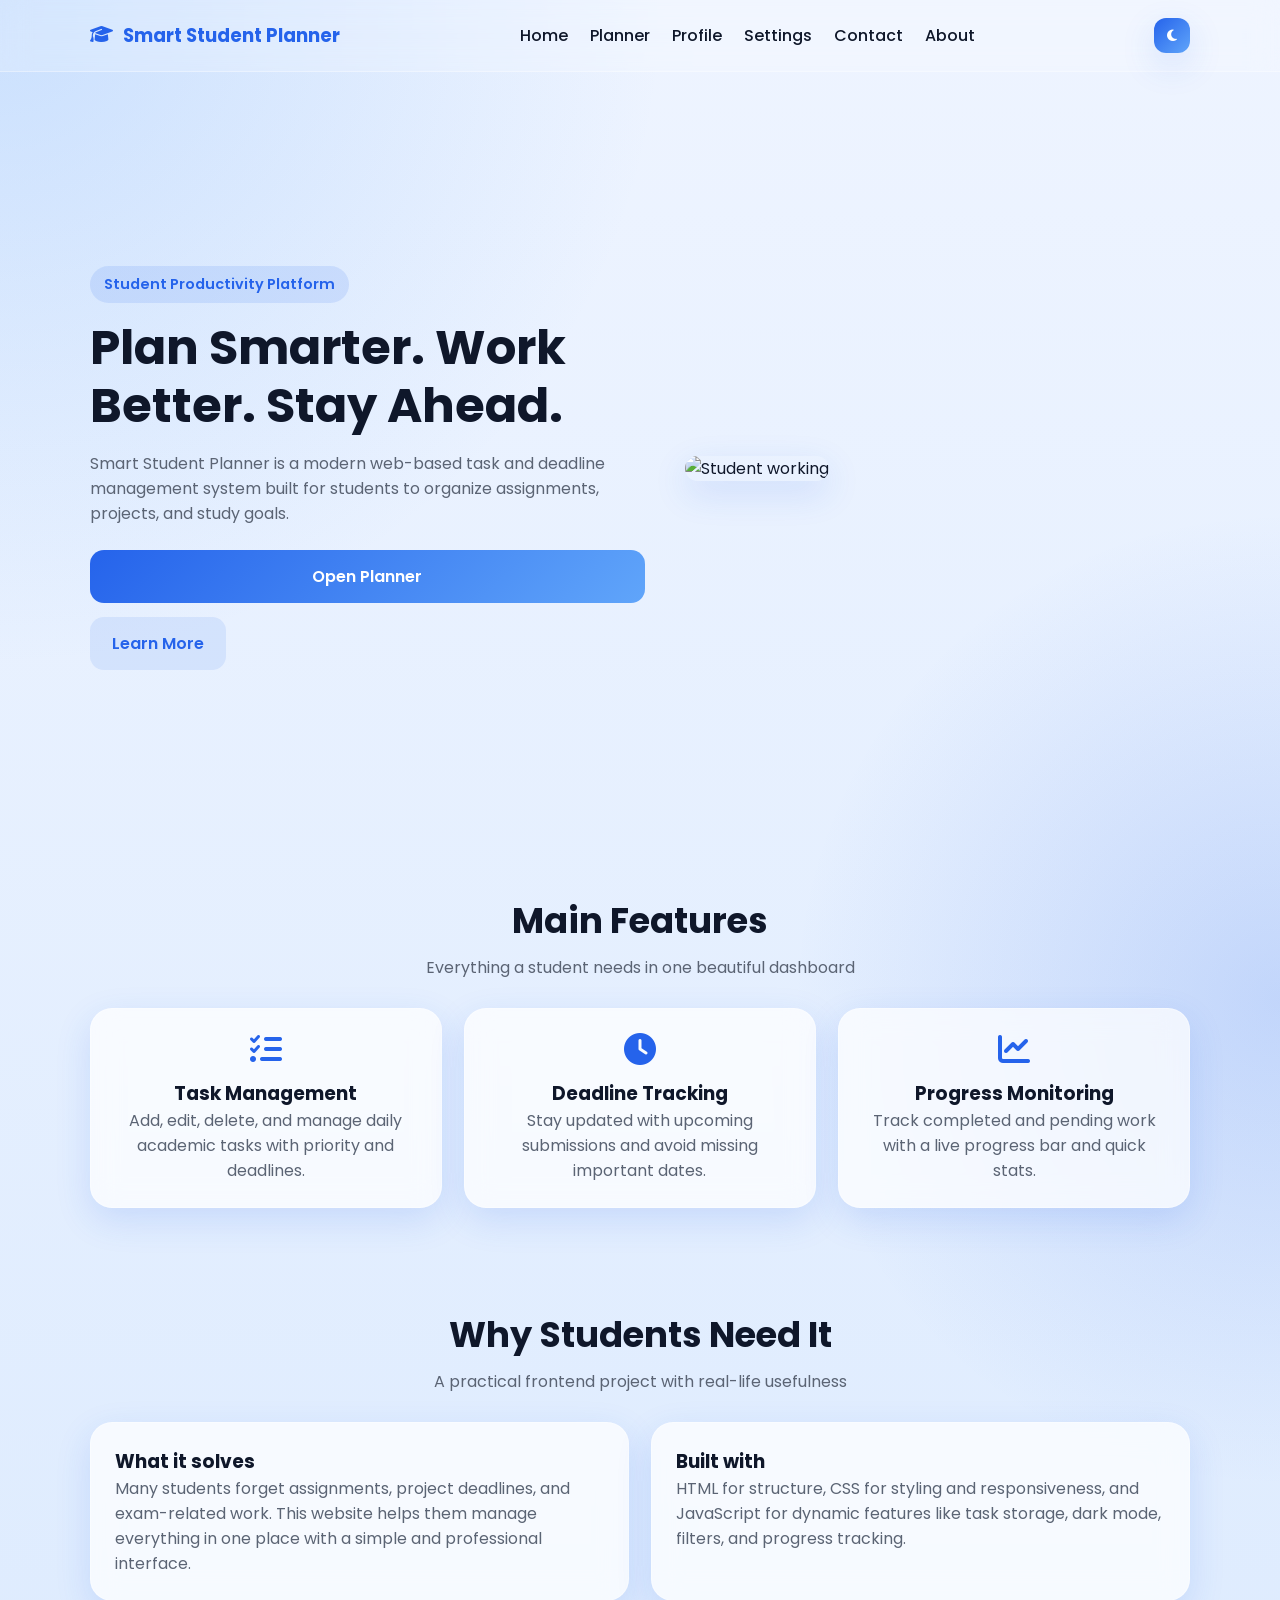
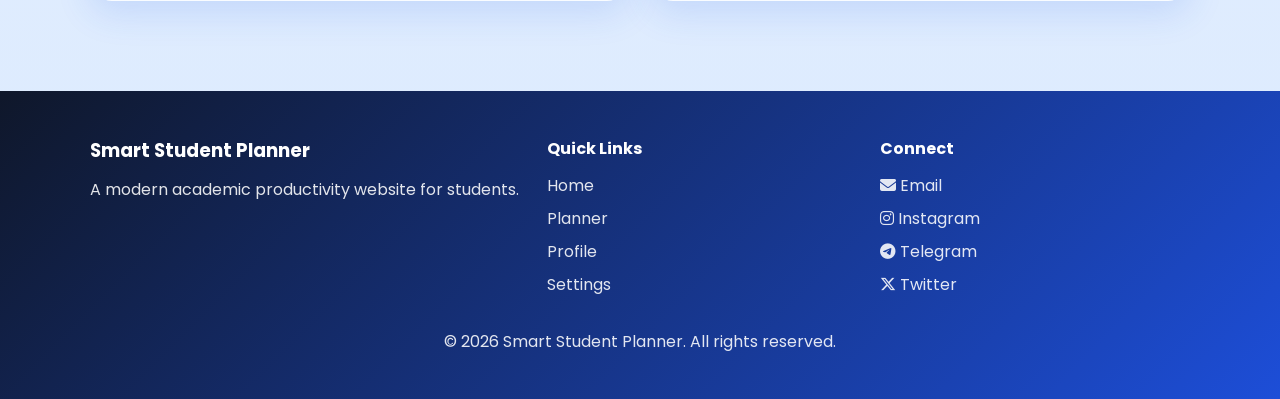
==== index.html @ a4bd349b "codes uploaded" ====
<!DOCTYPE html>
<html lang="en">
<head>
  <meta charset="UTF-8" />
  <meta name="viewport" content="width=device-width, initial-scale=1.0" />
  <title>Smart Student Planner | Home</title>
  <link rel="stylesheet" href="style.css" />
  <link rel="stylesheet" href="https://cdnjs.cloudflare.com/ajax/libs/font-awesome/6.5.0/css/all.min.css" />
</head>
<body>
  <nav class="navbar">
    <div class="logo">
      <i class="fa-solid fa-graduation-cap"></i>
      <span>Smart Student Planner</span>
    </div> 

    <ul class="nav-links">
      <li><a href="index.html" class="active-link">Home</a></li>
      <li><a href="planner.html">Planner</a></li>
      <li><a href="profile.html">Profile</a></li>
      <li><a href="settings.html">Settings</a></li>
      <li><a href="contact.html">Contact</a></li>
      <li><a href="about.html">About</a></li>
    </ul>

    <button id="themeToggle" class="theme-btn">
      <i class="fa-solid fa-moon"></i>
    </button>
  </nav>

  <section class="hero">
    <div class="hero-text">
      <span class="small-tag">Student Productivity Platform</span>
      <h1>Plan Smarter. Work Better. Stay Ahead.</h1>
      <p>
        Smart Student Planner is a modern web-based task and deadline management
        system built for students to organize assignments, projects, and study goals.
      </p>
      <div class="hero-buttons">
  <a href="planner.html" class="primary-btn inline-btn">Open Planner</a>
  <a href="about.html" class="secondary-btn inline-btn">Learn More</a>
</div>
    </div>

    <div class="hero-image">
      <img src="https://images.unsplash.com/photo-1513258496099-48168024aec0?auto=format&fit=crop&w=1000&q=80" alt="Student working">
    </div>
  </section>

  <section class="features-section">
    <div class="section-heading">
      <h2>Main Features</h2>
      <p>Everything a student needs in one beautiful dashboard</p>
    </div>

    <div class="features-grid">
      <div class="feature-card">
        <i class="fa-solid fa-list-check"></i>
        <h3>Task Management</h3>
        <p>Add, edit, delete, and manage daily academic tasks with priority and deadlines.</p>
      </div>

      <div class="feature-card">
        <i class="fa-solid fa-clock"></i>
        <h3>Deadline Tracking</h3>
        <p>Stay updated with upcoming submissions and avoid missing important dates.</p>
      </div>

      <div class="feature-card">
        <i class="fa-solid fa-chart-line"></i>
        <h3>Progress Monitoring</h3>
        <p>Track completed and pending work with a live progress bar and quick stats.</p>
      </div>
    </div>
  </section>

  <section class="preview-section">
    <div class="section-heading">
      <h2>Why Students Need It</h2>
      <p>A practical frontend project with real-life usefulness</p>
    </div>

    <div class="two-col-section">
      <div class="glass-card">
        <h3>What it solves</h3>
        <p>
          Many students forget assignments, project deadlines, and exam-related work.
          This website helps them manage everything in one place with a simple and professional interface.
        </p>
      </div>

      <div class="glass-card">
        <h3>Built with</h3>
        <p>
          HTML for structure, CSS for styling and responsiveness, and JavaScript for
          dynamic features like task storage, dark mode, filters, and progress tracking.
        </p>
      </div>
    </div>
  </section>

  <footer class="footer">
    <div class="footer-grid">
      <div>
        <h3>Smart Student Planner</h3>
        <p>A modern academic productivity website for students.</p>
      </div>

      <div>
        <h4>Quick Links</h4>
        <a href="index.html">Home</a>
        <a href="planner.html">Planner</a>
        <a href="profile.html">Profile</a>
        <a href="settings.html">Settings</a>
      </div>

      <div>
        <h4>Connect</h4>
        <a href="mailto:yourmail@gmail.com"><i class="fa-solid fa-envelope"></i> Email</a>
        <a href="#"><i class="fa-brands fa-instagram"></i> Instagram</a>
        <a href="#"><i class="fa-brands fa-telegram"></i> Telegram</a>
        <a href="#"><i class="fa-brands fa-x-twitter"></i> Twitter</a>
      </div>
    </div>
    <p class="copyright">© 2026 Smart Student Planner. All rights reserved.</p>
  </footer>

  <script src="script.js"></script>
</body>
</html>
---- style.css ----
@import url('https://fonts.googleapis.com/css2?family=Poppins:wght@300;400;500;600;700&display=swap');

:root {            
  --bg: #eef4ff;
  --bg2: #dbeafe;
  --text: #0f172a;
  --muted: #5b6474;
  --primary: #2563eb;
  --primary2: #60a5fa;
  --card: rgba(255, 255, 255, 0.72);
  --border: rgba(255, 255, 255, 0.35);
  --shadow: 0 12px 35px rgba(37, 99, 235, 0.15);
  --danger: #ef4444;
  --success: #10b981;
  --warning: #f59e0b;
} 

body.dark { 
  --bg: #081120;
  --bg2: #0f172a;
  --text: #f8fbff;
  --muted: #c2cede;
  --primary: #3b82f6;
  --primary2: #93c5fd;
  --card: rgba(17, 25, 40, 0.75);
  --border: rgba(255, 255, 255, 0.08);
  --shadow: 0 12px 35px rgba(0, 0, 0, 0.35);
}   

* {              
  margin: 0;
  padding: 0;
  box-sizing: border-box;
}

html {
  scroll-behavior: smooth;
}

body {
  font-family: 'Poppins', sans-serif;
  color: var(--text);
  background:
    radial-gradient(circle at top left, rgba(96, 165, 250, 0.25), transparent 28%),
    radial-gradient(circle at right, rgba(37, 99, 235, 0.18), transparent 30%),
    linear-gradient(180deg, var(--bg), var(--bg2));
  min-height: 100vh;
}

a {
  text-decoration: none;
}

.navbar {
  position: sticky;
  top: 0;
  z-index: 999;   
  display: flex;
  justify-content: space-between;
  align-items: center;
  padding: 18px 7%;
  background: rgba(255, 255, 255, 0.18);
  backdrop-filter: blur(14px);
  border-bottom: 1px solid var(--border);
}

.logo {
  display: flex;
  align-items: center;
  gap: 10px;
  color: var(--primary);
  font-weight: 700;
  font-size: 1.15rem;
}

.nav-links {
  list-style: none;  
  display: flex;
  gap: 22px;
}

.nav-links a {
  color: var(--text);
  font-weight: 500;
}

.active-link,
.nav-links a:hover {
  color: var(--primary);
}

.theme-btn {
  border: none;
  background: linear-gradient(135deg, var(--primary), var(--primary2));
  color: white;
  padding: 10px 13px;
  border-radius: 12px;  
  cursor: pointer;
  box-shadow: var(--shadow);
}
.hero-buttons {
  display: flex;
  gap: 14px;
  flex-wrap: wrap;
  position: relative;
  z-index: 5;
} 


.hero-buttons a {
  display: inline-block;
  text-align: center;
  position: relative;
  z-index: 10;
}

.hero-image {
  position: relative;
  z-index: 1;
} .hero-buttons {
  display: flex;
  gap: 14px;
  flex-wrap: wrap;
  position: relative;
  z-index: 5;
}

.hero-buttons a {
  display: inline-block;
  text-align: center;
  position: relative;
  z-index: 10;
}

.hero-image {
  position: relative;
  z-index: 1;
}
.hero {
  padding: 60px 7%;
  min-height: 88vh;
  display: grid;
  grid-template-columns: 1.1fr 1fr;
  gap: 40px;
  align-items: center;
}

.small-tag {
  display: inline-block;
  margin-bottom: 16px;
  padding: 8px 14px;
  background: rgba(37, 99, 235, 0.12);
  color: var(--primary);
  border-radius: 999px;
  font-weight: 600;
  font-size: 0.9rem;
}

.hero h1 {
  font-size: 3rem;
  line-height: 1.2;
  margin-bottom: 16px;
}

.hero p {
  color: var(--muted);
  max-width: 580px;
  margin-bottom: 24px;
}

.hero-image img,
.profile-pic {
  width: 100%;
  border-radius: 24px;
  box-shadow: var(--shadow);
  object-fit: cover;
}

.hero-buttons {
  display: flex;
  gap: 14px;
  flex-wrap: wrap;
}

#taskList{
list-style:none;
padding:0;
}

.task-item{
display:flex;
justify-content:space-between;
align-items:center;
padding:10px;
margin-top:10px;
background:#ffffff60;
border-radius:10px;
}

.task-done{
text-decoration:line-through;
opacity:0.6;
}

.done-btn{
background:#10b981;
color:white;
border:none;
padding:6px 10px;
border-radius:6px;
cursor:pointer;
}

.delete-btn{
background:#ef4444;
color:white;
border:none;
padding:6px 10px;
border-radius:6px;
cursor:pointer;
}

.inline-btn {
  width: fit-content;
}

.primary-btn,
.secondary-btn,
.danger-btn {
  padding: 14px 22px;
  border-radius: 14px;
  border: none;
  cursor: pointer;
  font-weight: 600;
  font-family: inherit;
}

.primary-btn {
  width: 100%;
  background: linear-gradient(135deg, var(--primary), var(--primary2));
  color: white;
}

.secondary-btn {
  background: rgba(37, 99, 235, 0.1);
  color: var(--primary);
}

.danger-btn {
  background: var(--danger);
  color: white;
}

.features-section,
.preview-section,
.dashboard-section,
.profile-section,
.settings-section,
.contact-section,
.about-section {
  padding: 30px 7% 70px;
}

.section-heading,
.page-banner {
  text-align: center;
  margin-bottom: 28px;
}

.section-heading h2,
.page-banner h1 {
  font-size: 2.2rem;
  margin-bottom: 8px;
}

.section-heading p,
.page-banner p {
  color: var(--muted);
}

.features-grid,
.stats-grid,
.contact-grid,
.footer-grid,
.two-col-section {
  display: grid;
  gap: 22px;
}

.features-grid {
  grid-template-columns: repeat(3, 1fr);
}

.stats-grid {
  grid-template-columns: repeat(4, 1fr);
  margin-bottom: 26px;
}

.contact-grid {
  grid-template-columns: repeat(3, 1fr);
  margin-bottom: 24px;
}

.two-col-section {
  grid-template-columns: repeat(2, 1fr);
}

.footer-grid {
  grid-template-columns: 1.4fr 1fr 1fr;
}

.feature-card,
.glass-card,
.stat-card {
  background: var(--card);
  backdrop-filter: blur(14px);
  border: 1px solid var(--border);
  border-radius: 22px;
  box-shadow: var(--shadow);
  padding: 24px;
}

.feature-card {
  text-align: center;
}

.feature-card i,
.social-card i {
  font-size: 2rem;
  color: var(--primary);
  margin-bottom: 14px;
}

.feature-card p,
.glass-card p,
.stat-card p,
.social-card p {
  color: var(--muted);
}

.stat-card {
  text-align: center;
}

.stat-card h3 {
  color: var(--primary);
  font-size: 1.8rem;
  margin-bottom: 8px;
}

.planner-layout {
  display: grid;
  grid-template-columns: 1.15fr 0.85fr;
  gap: 22px;
  margin-bottom: 24px;
}

.side-column {
  display: flex;
  flex-direction: column;
  gap: 22px;
}

input,
textarea,
select {
  width: 100%;
  padding: 14px;
  border-radius: 14px;
  border: 1px solid rgba(148, 163, 184, 0.3);
  background: rgba(255, 255, 255, 0.7);
  font-family: inherit;
  margin-bottom: 14px;
  outline: none;
}

body.dark input,
body.dark textarea,
body.dark select {
  background: rgba(255, 255, 255, 0.05);
  color: white;
  border: 1px solid rgba(255, 255, 255, 0.08);
}

textarea {
  min-height: 110px;
  resize: vertical;
}

.form-row {
  display: flex;
  gap: 12px;
}

.filter-buttons {
  display: flex;
  gap: 10px;
  flex-wrap: wrap;
}

.filterBtn {
  border: none;
  padding: 10px 16px;
  border-radius: 12px;
  cursor: pointer;
  background: rgba(37, 99, 235, 0.1);
  color: var(--primary);
  font-weight: 600;
}

.filterBtn.active {
  background: var(--primary);
  color: white;
}

.progress-bar {
  width: 100%;
  height: 16px;
  border-radius: 999px;
  background: rgba(148, 163, 184, 0.25);
  overflow: hidden;
  margin-bottom: 10px;
}

#progressFill {
  height: 100%;
  width: 0%;
  background: linear-gradient(135deg, var(--primary), var(--primary2));
  border-radius: 999px;
  transition: 0.3s;
}

#progressText,
#countdownText {
  color: var(--muted);
}

.task-list {
  display: grid;
  gap: 16px;
}

.task-card {
  background: rgba(255, 255, 255, 0.65);
  border: 1px solid rgba(255, 255, 255, 0.28);
  border-left: 6px solid var(--primary);
  padding: 18px;
  border-radius: 18px;
}

body.dark .task-card {
  background: rgba(255, 255, 255, 0.04);
  border: 1px solid rgba(255, 255, 255, 0.06);
}

.task-card.high {
  border-left-color: var(--danger);
}

.task-card.medium {
  border-left-color: var(--warning);
}

.task-card.low {
  border-left-color: var(--success);
}

.task-card.completed {
  opacity: 0.75;
}

.task-card h4 {
  margin-bottom: 8px;
}

.task-card p {
  color: var(--muted);
  margin-bottom: 6px;
}

.badges {
  display: flex;
  gap: 10px;
  flex-wrap: wrap;
  margin: 10px 0 12px;
}

.badge {
  padding: 6px 12px;
  border-radius: 999px;
  font-size: 0.82rem;
  font-weight: 600;
}

.badge.priority {
  background: rgba(37, 99, 235, 0.12);
  color: var(--primary);
}

.badge.status {
  background: rgba(16, 185, 129, 0.12);
  color: #059669;
}

.badge.status.pending {
  background: rgba(245, 158, 11, 0.12);
  color: #d97706;
}

.task-actions {
  display: flex;
  gap: 10px;
  flex-wrap: wrap;
  margin-top: 10px;
}

.task-actions button {
  border: none;
  padding: 10px 14px;
  border-radius: 12px;
  cursor: pointer;
  color: white;
  font-weight: 600;
}

.complete-btn {
  background: var(--success);
}

.edit-btn {
  background: var(--warning);
}

.delete-btn {
  background: var(--danger);
}

.profile-section {
  display: grid;
  grid-template-columns: 0.85fr 1.15fr;
  gap: 24px;
}

.profile-card {
  text-align: center;
}

.profile-pic {
  max-width: 240px;
  height: 240px;
  margin: 0 auto 18px;
  display: block;
}

.role-text {
  color: var(--primary);
  font-weight: 600;
  margin-bottom: 10px;
}

.profile-details {
  display: grid;
  gap: 20px;
}

.clean-list {
  padding-left: 18px;
  color: var(--muted);
}

.clean-list li {
  margin-bottom: 10px;
}

.tag-wrap {
  display: flex;
  gap: 10px;
  flex-wrap: wrap;
}

.tag {
  background: rgba(37, 99, 235, 0.1);
  color: var(--primary);
  padding: 8px 14px;
  border-radius: 999px;
  font-weight: 600;
  font-size: 0.9rem;
}

.settings-box {
  display: grid;
  gap: 12px;
  color: var(--muted);
}

.social-card {
  text-align: center;
}

.contact-form textarea {
  min-height: 130px;
}

.footer {
  margin-top: 20px;
  padding: 45px 7%;
  background: linear-gradient(135deg, #0f172a, #1d4ed8);
  color: white;
}

.footer h3,
.footer h4 {
  margin-bottom: 12px;
}

.footer p,
.footer a {
  color: rgba(255, 255, 255, 0.88);
}

.footer a {
  display: block;
  margin-bottom: 8px;
}

.copyright {
  text-align: center;
  margin-top: 24px;
  color: rgba(255, 255, 255, 0.8);
}

@media (max-width: 992px) {
  .hero,
  .features-grid,
  .stats-grid,
  .planner-layout,
  .profile-section,
  .contact-grid,
  .two-col-section,
  .footer-grid {
    grid-template-columns: 1fr;
  }

  .nav-links {
    display: none;
  }

  .hero h1 {
    font-size: 2.3rem;
  }
}

@media (max-width: 600px) {
  .navbar,
  .hero,
  .features-section,
  .preview-section,
  .dashboard-section,
  .profile-section,
  .settings-section,
  .contact-section,
  .about-section,
  .footer {
    padding-left: 5%;
    padding-right: 5%;
  }

  .form-row {
    flex-direction: column;
  }  
}
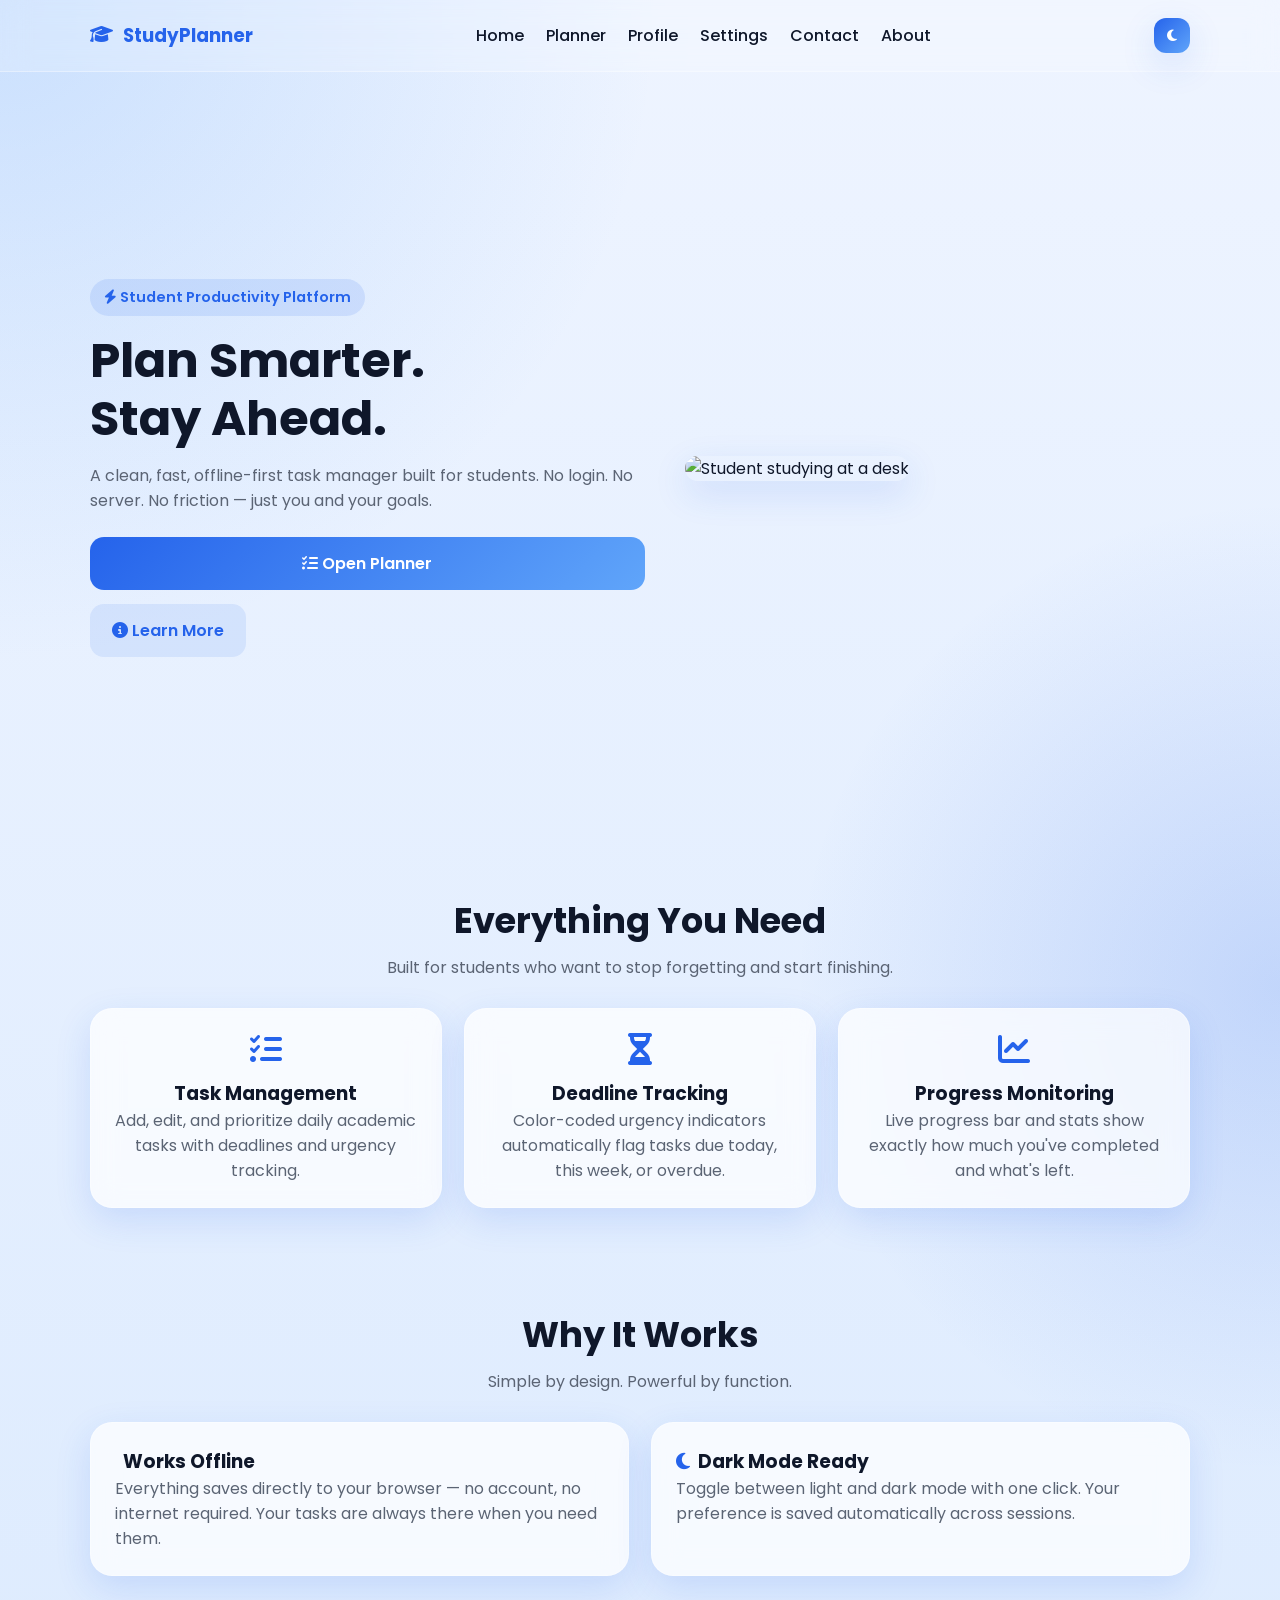
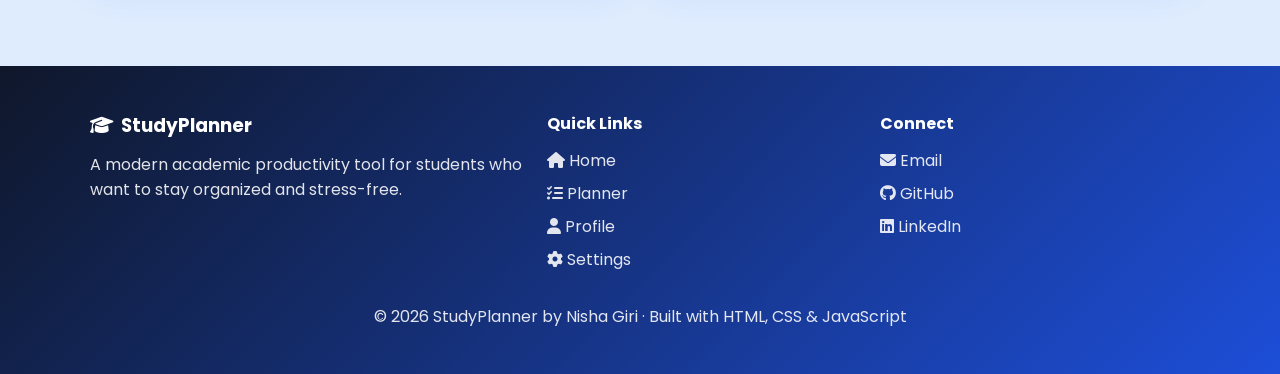
==== commit 9ed5d82c: "Revise index.html for SEO and content updates Updated the title and meta tags for improved SEO and b" ====
--- a/index.html
+++ b/index.html
@@ -3,17 +3,21 @@
 <head>
   <meta charset="UTF-8" />
   <meta name="viewport" content="width=device-width, initial-scale=1.0" />
-  <title>Smart Student Planner | Home</title>
+  <title>Smart Student Planner | Organize. Focus. Succeed.</title>
+  <meta name="description" content="Smart Student Planner helps students manage assignments, deadlines, and study goals — all in one clean, offline-first dashboard." />
+  <meta property="og:title" content="Smart Student Planner" />
+  <meta property="og:description" content="Manage assignments, deadlines, and study goals in one beautiful dashboard." />
+  <meta property="og:type" content="website" />
   <link rel="stylesheet" href="style.css" />
   <link rel="stylesheet" href="https://cdnjs.cloudflare.com/ajax/libs/font-awesome/6.5.0/css/all.min.css" />
 </head>
 <body>
+
   <nav class="navbar">
     <div class="logo">
       <i class="fa-solid fa-graduation-cap"></i>
-      <span>Smart Student Planner</span>
-    </div> 
-
+      <span>StudyPlanner</span>
+    </div>
     <ul class="nav-links">
       <li><a href="index.html" class="active-link">Home</a></li>
       <li><a href="planner.html">Planner</a></li>
@@ -22,78 +26,78 @@
       <li><a href="contact.html">Contact</a></li>
       <li><a href="about.html">About</a></li>
     </ul>
-
-    <button id="themeToggle" class="theme-btn">
+    <button id="themeToggle" class="theme-btn" aria-label="Toggle dark mode">
       <i class="fa-solid fa-moon"></i>
     </button>
   </nav>
 
   <section class="hero">
     <div class="hero-text">
-      <span class="small-tag">Student Productivity Platform</span>
-      <h1>Plan Smarter. Work Better. Stay Ahead.</h1>
+      <span class="small-tag"><i class="fa-solid fa-bolt"></i> Student Productivity Platform</span>
+      <h1>Plan <span>Smarter.</span><br>Stay Ahead.</h1>
       <p>
-        Smart Student Planner is a modern web-based task and deadline management
-        system built for students to organize assignments, projects, and study goals.
+        A clean, fast, offline-first task manager built for students.
+        No login. No server. No friction — just you and your goals.
       </p>
       <div class="hero-buttons">
-  <a href="planner.html" class="primary-btn inline-btn">Open Planner</a>
-  <a href="about.html" class="secondary-btn inline-btn">Learn More</a>
-</div>
+        <a href="planner.html" class="primary-btn inline-btn">
+          <i class="fa-solid fa-list-check"></i> Open Planner
+        </a>
+        <a href="about.html" class="secondary-btn inline-btn">
+          <i class="fa-solid fa-circle-info"></i> Learn More
+        </a>
+      </div>
     </div>
-
     <div class="hero-image">
-      <img src="https://images.unsplash.com/photo-1513258496099-48168024aec0?auto=format&fit=crop&w=1000&q=80" alt="Student working">
+      <img
+        src="https://images.unsplash.com/photo-1513258496099-48168024aec0?auto=format&fit=crop&w=1000&q=80"
+        alt="Student studying at a desk"
+      />
     </div>
   </section>
 
   <section class="features-section">
     <div class="section-heading">
-      <h2>Main Features</h2>
-      <p>Everything a student needs in one beautiful dashboard</p>
+      <h2>Everything You Need</h2>
+      <p>Built for students who want to stop forgetting and start finishing.</p>
     </div>
-
     <div class="features-grid">
       <div class="feature-card">
         <i class="fa-solid fa-list-check"></i>
         <h3>Task Management</h3>
-        <p>Add, edit, delete, and manage daily academic tasks with priority and deadlines.</p>
+        <p>Add, edit, and prioritize daily academic tasks with deadlines and urgency tracking.</p>
       </div>
-
       <div class="feature-card">
-        <i class="fa-solid fa-clock"></i>
+        <i class="fa-solid fa-hourglass-half"></i>
         <h3>Deadline Tracking</h3>
-        <p>Stay updated with upcoming submissions and avoid missing important dates.</p>
+        <p>Color-coded urgency indicators automatically flag tasks due today, this week, or overdue.</p>
       </div>
-
       <div class="feature-card">
         <i class="fa-solid fa-chart-line"></i>
         <h3>Progress Monitoring</h3>
-        <p>Track completed and pending work with a live progress bar and quick stats.</p>
+        <p>Live progress bar and stats show exactly how much you've completed and what's left.</p>
       </div>
     </div>
   </section>
 
   <section class="preview-section">
     <div class="section-heading">
-      <h2>Why Students Need It</h2>
-      <p>A practical frontend project with real-life usefulness</p>
+      <h2>Why It Works</h2>
+      <p>Simple by design. Powerful by function.</p>
     </div>
-
     <div class="two-col-section">
       <div class="glass-card">
-        <h3>What it solves</h3>
+        <h3><i class="fa-solid fa-wifi-slash" style="color:var(--primary);margin-right:8px;"></i>Works Offline</h3>
         <p>
-          Many students forget assignments, project deadlines, and exam-related work.
-          This website helps them manage everything in one place with a simple and professional interface.
+          Everything saves directly to your browser — no account, no internet required.
+          Your tasks are always there when you need them.
         </p>
       </div>
-
       <div class="glass-card">
-        <h3>Built with</h3>
+        <h3><i class="fa-solid fa-moon" style="color:var(--primary);margin-right:8px;"></i>Dark Mode Ready</h3>
         <p>
-          HTML for structure, CSS for styling and responsiveness, and JavaScript for
-          dynamic features like task storage, dark mode, filters, and progress tracking.
+          Toggle between light and dark mode with one click.
+          Your preference is saved automatically across sessions.
         </p>
       </div>
     </div>
@@ -102,27 +106,24 @@
   <footer class="footer">
     <div class="footer-grid">
       <div>
-        <h3>Smart Student Planner</h3>
-        <p>A modern academic productivity website for students.</p>
+        <h3><i class="fa-solid fa-graduation-cap" style="margin-right:8px;"></i>StudyPlanner</h3>
+        <p>A modern academic productivity tool for students who want to stay organized and stress-free.</p>
       </div>
-
       <div>
         <h4>Quick Links</h4>
-        <a href="index.html">Home</a>
-        <a href="planner.html">Planner</a>
-        <a href="profile.html">Profile</a>
-        <a href="settings.html">Settings</a>
+        <a href="index.html"><i class="fa-solid fa-house"></i> Home</a>
+        <a href="planner.html"><i class="fa-solid fa-list-check"></i> Planner</a>
+        <a href="profile.html"><i class="fa-solid fa-user"></i> Profile</a>
+        <a href="settings.html"><i class="fa-solid fa-gear"></i> Settings</a>
       </div>
-
       <div>
         <h4>Connect</h4>
-        <a href="mailto:yourmail@gmail.com"><i class="fa-solid fa-envelope"></i> Email</a>
-        <a href="#"><i class="fa-brands fa-instagram"></i> Instagram</a>
-        <a href="#"><i class="fa-brands fa-telegram"></i> Telegram</a>
-        <a href="#"><i class="fa-brands fa-x-twitter"></i> Twitter</a>
+        <a href="mailto:nishagiri297@gmail.com"><i class="fa-solid fa-envelope"></i> Email</a>
+        <a href="https://github.com/nishagiri297" target="_blank" rel="noopener"><i class="fa-brands fa-github"></i> GitHub</a>
+        <a href="https://linkedin.com/in/nishagiri297" target="_blank" rel="noopener"><i class="fa-brands fa-linkedin"></i> LinkedIn</a>
       </div>
     </div>
-    <p class="copyright">© 2026 Smart Student Planner. All rights reserved.</p>
+    <p class="copyright">© 2026 StudyPlanner by Nisha Giri · Built with HTML, CSS & JavaScript</p>
   </footer>
 
   <script src="script.js"></script>
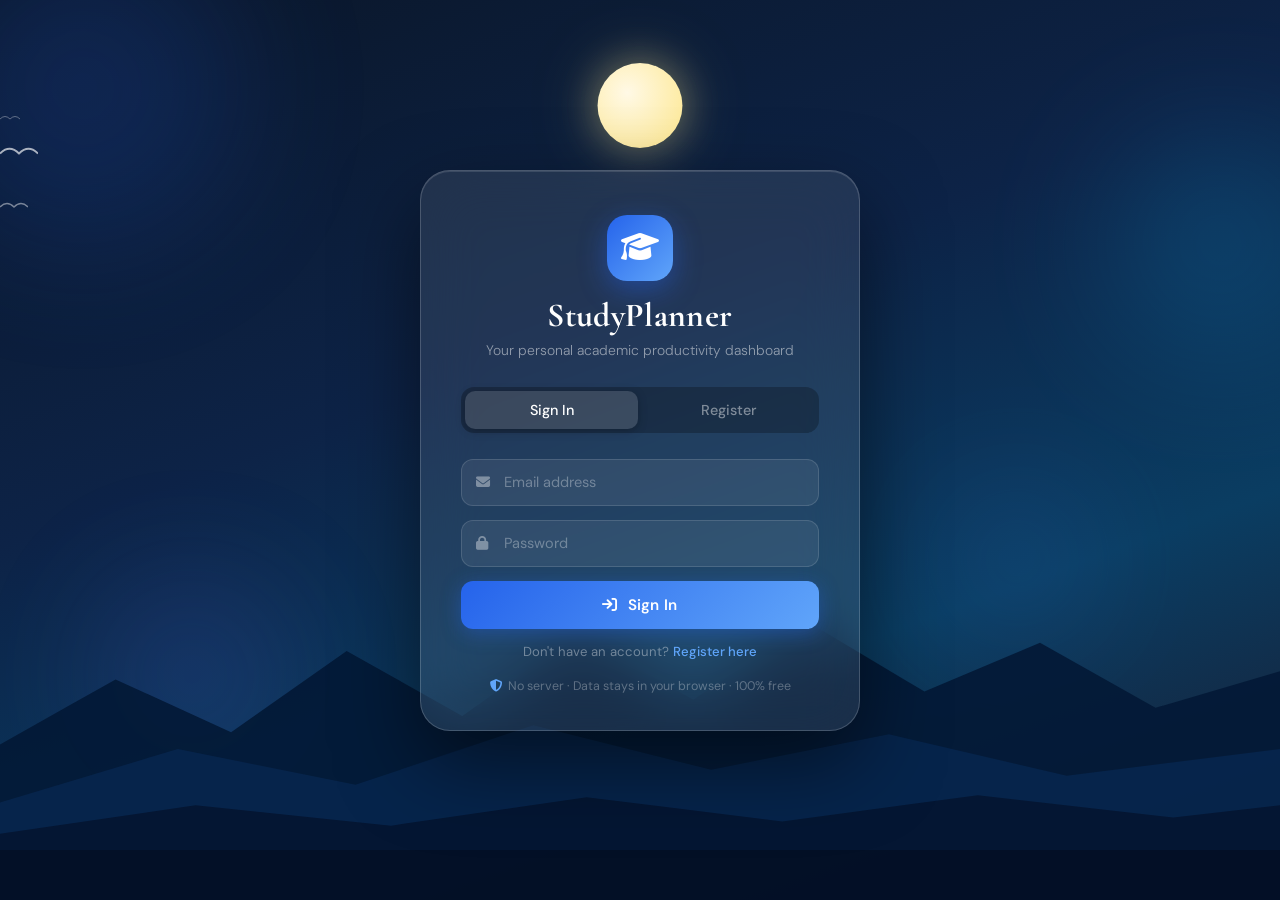
==== commit 2903204a: "Update index.html" ====
--- a/index.html
+++ b/index.html
@@ -3,129 +3,363 @@
 <head>
   <meta charset="UTF-8" />
   <meta name="viewport" content="width=device-width, initial-scale=1.0" />
-  <title>Smart Student Planner | Organize. Focus. Succeed.</title>
-  <meta name="description" content="Smart Student Planner helps students manage assignments, deadlines, and study goals — all in one clean, offline-first dashboard." />
-  <meta property="og:title" content="Smart Student Planner" />
-  <meta property="og:description" content="Manage assignments, deadlines, and study goals in one beautiful dashboard." />
-  <meta property="og:type" content="website" />
-  <link rel="stylesheet" href="style.css" />
+  <title>StudyPlanner | Welcome</title>
   <link rel="stylesheet" href="https://cdnjs.cloudflare.com/ajax/libs/font-awesome/6.5.0/css/all.min.css" />
+  <style>
+    @import url('https://fonts.googleapis.com/css2?family=Cormorant+Garamond:wght@400;600;700&family=DM+Sans:wght@300;400;500&display=swap');
+
+    * { margin:0; padding:0; box-sizing:border-box; }
+
+    body {
+      min-height: 100vh;
+      font-family: 'DM Sans', sans-serif;
+      overflow: hidden;
+      display: flex;
+      align-items: center;
+      justify-content: center;
+    }
+
+    .bg-canvas {
+      position: fixed;
+      inset: 0;
+      z-index: 0;
+      background: linear-gradient(160deg, #0a1628 0%, #0d2347 40%, #0a3d62 70%, #1a1a2e 100%);
+    }
+
+    .orb {
+      position: absolute;
+      border-radius: 50%;
+      filter: blur(70px);
+      animation: float-orb var(--dur) ease-in-out infinite;
+      opacity: 0.18;
+    }
+    .orb1 { width:320px;height:320px;background:#2563eb;top:-8%;left:-6%;--dur:9s; }
+    .orb2 { width:220px;height:220px;background:#0ea5e9;top:15%;right:-4%;--dur:11s;animation-delay:-4s; }
+    .orb3 { width:180px;height:180px;background:#6366f1;bottom:15%;left:8%;--dur:8s;animation-delay:-6s; }
+    .orb4 { width:140px;height:140px;background:#3b82f6;bottom:30%;right:15%;--dur:13s;animation-delay:-2s; }
+
+    @keyframes float-orb {
+      0%,100% { transform:translate(0,0) scale(1); }
+      33% { transform:translate(25px,-25px) scale(1.06); }
+      66% { transform:translate(-18px,18px) scale(0.94); }
+    }
+
+    .stars { position:absolute;inset:0;overflow:hidden; }
+    .star {
+      position:absolute;background:white;border-radius:50%;
+      animation:twinkle var(--dur) ease-in-out infinite;opacity:0;
+    }
+    @keyframes twinkle {
+      0%,100%{opacity:0;transform:scale(0.8);}
+      50%{opacity:var(--op);transform:scale(1.2);}
+    }
+
+    .moon {
+      position:absolute;top:7%;left:50%;transform:translateX(-50%);
+      width:85px;height:85px;
+      background:radial-gradient(circle at 35% 35%,#fff9e6,#fde68a);
+      border-radius:50%;
+      box-shadow:0 0 40px rgba(253,230,138,0.4),0 0 80px rgba(253,230,138,0.2);
+      animation:moon-glow 4s ease-in-out infinite;
+    }
+    @keyframes moon-glow {
+      0%,100%{box-shadow:0 0 40px rgba(253,230,138,0.4),0 0 80px rgba(253,230,138,0.2);}
+      50%{box-shadow:0 0 60px rgba(253,230,138,0.6),0 0 120px rgba(253,230,138,0.3);}
+    }
+
+    .bird {
+      position:absolute;
+      animation:fly var(--dur) linear infinite;
+    }
+    @keyframes fly {
+      0%{transform:translateX(-80px) translateY(0);opacity:0;}
+      8%{opacity:0.7;}
+      92%{opacity:0.7;}
+      100%{transform:translateX(110vw) translateY(var(--dy));opacity:0;}
+    }
+
+    .mountains { position:absolute;bottom:0;left:0;right:0; }
+
+    .login-wrapper {
+      position:relative;z-index:10;
+      width:100%;max-width:480px;padding:20px;
+      animation:card-enter 0.9s cubic-bezier(0.34,1.56,0.64,1) forwards;
+    }
+    @keyframes card-enter {
+      from{opacity:0;transform:translateY(50px) scale(0.93);}
+      to{opacity:1;transform:translateY(0) scale(1);}
+    }
+
+    .login-card {
+      background:rgba(255,255,255,0.09);
+      backdrop-filter:blur(28px);
+      -webkit-backdrop-filter:blur(28px);
+      border:1px solid rgba(255,255,255,0.18);
+      border-radius:30px;
+      padding:44px 40px 36px;
+      box-shadow:0 32px 80px rgba(0,0,0,0.5),inset 0 1px 0 rgba(255,255,255,0.12);
+    }
+
+    .card-header { text-align:center;margin-bottom:28px; }
+
+    .logo-icon {
+      width:66px;height:66px;
+      background:linear-gradient(135deg,#2563eb,#60a5fa);
+      border-radius:20px;
+      display:inline-flex;align-items:center;justify-content:center;
+      font-size:1.9rem;color:white;margin-bottom:14px;
+      box-shadow:0 8px 28px rgba(37,99,235,0.45);
+      animation:logo-pulse 3s ease-in-out infinite;
+    }
+    @keyframes logo-pulse {
+      0%,100%{box-shadow:0 8px 28px rgba(37,99,235,0.45);}
+      50%{box-shadow:0 8px 40px rgba(37,99,235,0.7);}
+    }
+
+    .card-header h1 {
+      font-family:'Cormorant Garamond',serif;
+      font-size:2.1rem;font-weight:700;color:#fff;
+      letter-spacing:0.01em;margin-bottom:5px;
+    }
+    .card-header p { color:rgba(255,255,255,0.5);font-size:0.87rem;font-weight:300; }
+
+    .tabs {
+      display:flex;background:rgba(0,0,0,0.25);
+      border-radius:13px;padding:4px;margin-bottom:26px;gap:4px;
+    }
+    .tab-btn {
+      flex:1;padding:10px;border:none;background:transparent;
+      color:rgba(255,255,255,0.45);
+      font-family:'DM Sans',sans-serif;font-size:0.9rem;font-weight:500;
+      border-radius:10px;cursor:pointer;transition:all 0.25s ease;
+    }
+    .tab-btn.active {
+      background:rgba(255,255,255,0.14);color:#fff;
+      box-shadow:0 2px 10px rgba(0,0,0,0.25);
+    }
+
+    .form-panel{display:none;}
+    .form-panel.active{display:block;}
+
+    .input-group { position:relative;margin-bottom:14px; }
+    .input-group .icon {
+      position:absolute;left:15px;top:50%;transform:translateY(-50%);
+      color:rgba(255,255,255,0.38);font-size:0.88rem;pointer-events:none;
+    }
+    .input-group input {
+      width:100%;padding:13px 16px 13px 42px;
+      background:rgba(255,255,255,0.07);
+      border:1px solid rgba(255,255,255,0.13);
+      border-radius:12px;color:#fff;
+      font-family:'DM Sans',sans-serif;font-size:0.91rem;
+      outline:none;transition:all 0.25s ease;
+    }
+    .input-group input::placeholder{color:rgba(255,255,255,0.32);}
+    .input-group input:focus {
+      border-color:rgba(96,165,250,0.55);
+      background:rgba(255,255,255,0.11);
+      box-shadow:0 0 0 3px rgba(37,99,235,0.18);
+    }
+
+    .input-row{display:grid;grid-template-columns:1fr 1fr;gap:12px;}
+
+    .submit-btn {
+      width:100%;padding:14px;margin-top:6px;
+      border:none;border-radius:12px;
+      background:linear-gradient(135deg,#2563eb,#60a5fa);
+      color:#fff;font-family:'DM Sans',sans-serif;
+      font-size:0.95rem;font-weight:600;cursor:pointer;
+      letter-spacing:0.02em;
+      box-shadow:0 4px 20px rgba(37,99,235,0.4);
+      transition:all 0.25s ease;
+      display:flex;align-items:center;justify-content:center;gap:10px;
+    }
+    .submit-btn:hover{transform:translateY(-2px);box-shadow:0 8px 30px rgba(37,99,235,0.6);}
+    .submit-btn:active{transform:translateY(0);}
+
+    .switch-text {
+      text-align:center;margin-top:14px;
+      color:rgba(255,255,255,0.38);font-size:0.82rem;
+    }
+    .switch-text span{color:#60a5fa;cursor:pointer;font-weight:500;}
+
+    .form-footer {
+      text-align:center;margin-top:18px;
+      color:rgba(255,255,255,0.3);font-size:0.78rem;
+    }
+    .form-footer i{color:#60a5fa;margin-right:3px;}
+
+    .err {
+      color:#fca5a5;font-size:0.8rem;
+      margin-top:-8px;margin-bottom:10px;
+      padding-left:4px;display:none;
+    }
+
+    @media(max-width:520px){
+      .login-card{padding:30px 22px 26px;}
+      .input-row{grid-template-columns:1fr;}
+    }
+  </style>
 </head>
 <body>
 
-  <nav class="navbar">
-    <div class="logo">
-      <i class="fa-solid fa-graduation-cap"></i>
-      <span>StudyPlanner</span>
+<div class="bg-canvas">
+  <div class="orb orb1"></div>
+  <div class="orb orb2"></div>
+  <div class="orb orb3"></div>
+  <div class="orb orb4"></div>
+  <div class="stars" id="starsContainer"></div>
+  <div class="moon"></div>
+
+  <div class="bird" style="top:16%;--dur:20s;--dy:-25px;">
+    <svg width="38" viewBox="0 0 40 20" fill="none"><path d="M0 10 Q10 0 20 10 Q30 0 40 10" stroke="rgba(255,255,255,0.65)" stroke-width="2" fill="none"/></svg>
+  </div>
+  <div class="bird" style="top:22%;--dur:26s;--dy:18px;animation-delay:7s;">
+    <svg width="28" viewBox="0 0 40 20" fill="none"><path d="M0 10 Q10 0 20 10 Q30 0 40 10" stroke="rgba(255,255,255,0.45)" stroke-width="2" fill="none"/></svg>
+  </div>
+  <div class="bird" style="top:12%;--dur:32s;--dy:-8px;animation-delay:15s;">
+    <svg width="20" viewBox="0 0 40 20" fill="none"><path d="M0 10 Q10 0 20 10 Q30 0 40 10" stroke="rgba(255,255,255,0.35)" stroke-width="2" fill="none"/></svg>
+  </div>
+
+  <div class="mountains">
+    <svg viewBox="0 0 1440 320" preserveAspectRatio="none" style="width:100%;height:260px;display:block;">
+      <path d="M0,320 L0,190 L130,110 L260,175 L390,75 L520,155 L650,55 L780,135 L910,40 L1040,125 L1170,65 L1300,145 L1440,100 L1440,320 Z" fill="rgba(4,25,55,0.92)"/>
+    </svg>
+    <svg viewBox="0 0 1440 320" preserveAspectRatio="none" style="width:100%;height:190px;display:block;margin-top:-190px;">
+      <path d="M0,320 L0,240 L200,150 L400,210 L600,110 L800,185 L1000,125 L1200,195 L1440,150 L1440,320 Z" fill="rgba(7,38,78,0.88)"/>
+    </svg>
+    <svg viewBox="0 0 1440 320" preserveAspectRatio="none" style="width:100%;height:130px;display:block;margin-top:-130px;">
+      <path d="M0,320 L0,280 L220,210 L440,260 L660,190 L880,250 L1100,185 L1320,240 L1440,210 L1440,320 Z" fill="rgba(5,22,50,0.95)"/>
+    </svg>
+    <div style="height:50px;background:rgba(4,16,38,0.98);"></div>
+  </div>
+</div>
+
+<div class="login-wrapper">
+  <div class="login-card">
+    <div class="card-header">
+      <div class="logo-icon"><i class="fa-solid fa-graduation-cap"></i></div>
+      <h1>StudyPlanner</h1>
+      <p>Your personal academic productivity dashboard</p>
     </div>
-    <ul class="nav-links">
-      <li><a href="index.html" class="active-link">Home</a></li>
-      <li><a href="planner.html">Planner</a></li>
-      <li><a href="profile.html">Profile</a></li>
-      <li><a href="settings.html">Settings</a></li>
-      <li><a href="contact.html">Contact</a></li>
-      <li><a href="about.html">About</a></li>
-    </ul>
-    <button id="themeToggle" class="theme-btn" aria-label="Toggle dark mode">
-      <i class="fa-solid fa-moon"></i>
-    </button>
-  </nav>
-
-  <section class="hero">
-    <div class="hero-text">
-      <span class="small-tag"><i class="fa-solid fa-bolt"></i> Student Productivity Platform</span>
-      <h1>Plan <span>Smarter.</span><br>Stay Ahead.</h1>
-      <p>
-        A clean, fast, offline-first task manager built for students.
-        No login. No server. No friction — just you and your goals.
-      </p>
-      <div class="hero-buttons">
-        <a href="planner.html" class="primary-btn inline-btn">
-          <i class="fa-solid fa-list-check"></i> Open Planner
-        </a>
-        <a href="about.html" class="secondary-btn inline-btn">
-          <i class="fa-solid fa-circle-info"></i> Learn More
-        </a>
-      </div>
+
+    <div class="tabs">
+      <button class="tab-btn active" onclick="switchTab('login')">Sign In</button>
+      <button class="tab-btn" onclick="switchTab('register')">Register</button>
     </div>
-    <div class="hero-image">
-      <img
-        src="https://images.unsplash.com/photo-1513258496099-48168024aec0?auto=format&fit=crop&w=1000&q=80"
-        alt="Student studying at a desk"
-      />
+
+    <div class="form-panel active" id="panel-login">
+      <form onsubmit="handleLogin(event)">
+        <div class="input-group">
+          <span class="icon"><i class="fa-solid fa-envelope"></i></span>
+          <input type="email" id="li-email" placeholder="Email address" required />
+        </div>
+        <div class="input-group">
+          <span class="icon"><i class="fa-solid fa-lock"></i></span>
+          <input type="password" id="li-pass" placeholder="Password" required />
+        </div>
+        <p class="err" id="loginErr">Incorrect email or password. Try again.</p>
+        <button type="submit" class="submit-btn">
+          <i class="fa-solid fa-arrow-right-to-bracket"></i> Sign In
+        </button>
+      </form>
+      <p class="switch-text">Don't have an account? <span onclick="switchTab('register')">Register here</span></p>
     </div>
-  </section>
-
-  <section class="features-section">
-    <div class="section-heading">
-      <h2>Everything You Need</h2>
-      <p>Built for students who want to stop forgetting and start finishing.</p>
+
+    <div class="form-panel" id="panel-register">
+      <form onsubmit="handleRegister(event)">
+        <div class="input-row">
+          <div class="input-group">
+            <span class="icon"><i class="fa-solid fa-user"></i></span>
+            <input type="text" id="reg-name" placeholder="Full name" required />
+          </div>
+          <div class="input-group">
+            <span class="icon"><i class="fa-solid fa-envelope"></i></span>
+            <input type="email" id="reg-email" placeholder="Email" required />
+          </div>
+        </div>
+        <div class="input-group">
+          <span class="icon"><i class="fa-solid fa-lock"></i></span>
+          <input type="password" id="reg-pass" placeholder="Create password (min 6 chars)" required minlength="6"/>
+        </div>
+        <div class="input-row">
+          <div class="input-group">
+            <span class="icon"><i class="fa-solid fa-building-columns"></i></span>
+            <input type="text" id="reg-uni" placeholder="University" />
+          </div>
+          <div class="input-group">
+            <span class="icon"><i class="fa-solid fa-book"></i></span>
+            <input type="text" id="reg-course" placeholder="Course (e.g. CSE)" />
+          </div>
+        </div>
+        <p class="err" id="registerErr">This email is already registered.</p>
+        <button type="submit" class="submit-btn">
+          <i class="fa-solid fa-user-plus"></i> Create Account
+        </button>
+      </form>
+      <p class="switch-text">Already have an account? <span onclick="switchTab('login')">Sign In</span></p>
     </div>
-    <div class="features-grid">
-      <div class="feature-card">
-        <i class="fa-solid fa-list-check"></i>
-        <h3>Task Management</h3>
-        <p>Add, edit, and prioritize daily academic tasks with deadlines and urgency tracking.</p>
-      </div>
-      <div class="feature-card">
-        <i class="fa-solid fa-hourglass-half"></i>
-        <h3>Deadline Tracking</h3>
-        <p>Color-coded urgency indicators automatically flag tasks due today, this week, or overdue.</p>
-      </div>
-      <div class="feature-card">
-        <i class="fa-solid fa-chart-line"></i>
-        <h3>Progress Monitoring</h3>
-        <p>Live progress bar and stats show exactly how much you've completed and what's left.</p>
-      </div>
-    </div>
-  </section>
-
-  <section class="preview-section">
-    <div class="section-heading">
-      <h2>Why It Works</h2>
-      <p>Simple by design. Powerful by function.</p>
-    </div>
-    <div class="two-col-section">
-      <div class="glass-card">
-        <h3><i class="fa-solid fa-wifi-slash" style="color:var(--primary);margin-right:8px;"></i>Works Offline</h3>
-        <p>
-          Everything saves directly to your browser — no account, no internet required.
-          Your tasks are always there when you need them.
-        </p>
-      </div>
-      <div class="glass-card">
-        <h3><i class="fa-solid fa-moon" style="color:var(--primary);margin-right:8px;"></i>Dark Mode Ready</h3>
-        <p>
-          Toggle between light and dark mode with one click.
-          Your preference is saved automatically across sessions.
-        </p>
-      </div>
-    </div>
-  </section>
-
-  <footer class="footer">
-    <div class="footer-grid">
-      <div>
-        <h3><i class="fa-solid fa-graduation-cap" style="margin-right:8px;"></i>StudyPlanner</h3>
-        <p>A modern academic productivity tool for students who want to stay organized and stress-free.</p>
-      </div>
-      <div>
-        <h4>Quick Links</h4>
-        <a href="index.html"><i class="fa-solid fa-house"></i> Home</a>
-        <a href="planner.html"><i class="fa-solid fa-list-check"></i> Planner</a>
-        <a href="profile.html"><i class="fa-solid fa-user"></i> Profile</a>
-        <a href="settings.html"><i class="fa-solid fa-gear"></i> Settings</a>
-      </div>
-      <div>
-        <h4>Connect</h4>
-        <a href="mailto:nishagiri297@gmail.com"><i class="fa-solid fa-envelope"></i> Email</a>
-        <a href="https://github.com/nishagiri297" target="_blank" rel="noopener"><i class="fa-brands fa-github"></i> GitHub</a>
-        <a href="https://linkedin.com/in/nishagiri297" target="_blank" rel="noopener"><i class="fa-brands fa-linkedin"></i> LinkedIn</a>
-      </div>
-    </div>
-    <p class="copyright">© 2026 StudyPlanner by Nisha Giri · Built with HTML, CSS & JavaScript</p>
-  </footer>
-
-  <script src="script.js"></script>
+
+    <p class="form-footer">
+      <i class="fa-solid fa-shield-halved"></i>
+      No server · Data stays in your browser · 100% free
+    </p>
+  </div>
+</div>
+
+<script>
+  const sc = document.getElementById('starsContainer');
+  for (let i = 0; i < 130; i++) {
+    const s = document.createElement('div');
+    s.className = 'star';
+    const sz = Math.random() * 2.5 + 0.8;
+    s.style.cssText = `width:${sz}px;height:${sz}px;left:${Math.random()*100}%;top:${Math.random()*72}%;--dur:${2+Math.random()*4}s;--op:${0.3+Math.random()*0.7};animation-delay:${Math.random()*5}s;`;
+    sc.appendChild(s);
+  }
+
+  function switchTab(tab) {
+    document.querySelectorAll('.tab-btn').forEach((b,i) => {
+      b.classList.toggle('active',(tab==='login'&&i===0)||(tab==='register'&&i===1));
+    });
+    document.querySelectorAll('.form-panel').forEach(p=>p.classList.remove('active'));
+    document.getElementById('panel-'+tab).classList.add('active');
+    document.getElementById('loginErr').style.display='none';
+    document.getElementById('registerErr').style.display='none';
+  }
+
+  function getUsers(){ return JSON.parse(localStorage.getItem('sp_users')||'[]'); }
+
+  function handleRegister(e) {
+    e.preventDefault();
+    const name   = document.getElementById('reg-name').value.trim();
+    const email  = document.getElementById('reg-email').value.trim().toLowerCase();
+    const pass   = document.getElementById('reg-pass').value;
+    const uni    = document.getElementById('reg-uni').value.trim()||'Chitkara University';
+    const course = document.getElementById('reg-course').value.trim()||'B.E. CSE (AI & ML)';
+    const errEl  = document.getElementById('registerErr');
+    const users  = getUsers();
+    if(users.find(u=>u.email===email)){errEl.style.display='block';return;}
+    errEl.style.display='none';
+    const user={name,email,pass,uni,course,joinedOn:new Date().toLocaleDateString('en-IN',{year:'numeric',month:'long',day:'numeric'})};
+    users.push(user);
+    localStorage.setItem('sp_users',JSON.stringify(users));
+    localStorage.setItem('sp_loggedIn',JSON.stringify(user));
+    window.location.href='home.html';
+  }
+
+  function handleLogin(e) {
+    e.preventDefault();
+    const email=document.getElementById('li-email').value.trim().toLowerCase();
+    const pass=document.getElementById('li-pass').value;
+    const errEl=document.getElementById('loginErr');
+    const user=getUsers().find(u=>u.email===email&&u.pass===pass);
+    if(!user){errEl.style.display='block';return;}
+    errEl.style.display='none';
+    localStorage.setItem('sp_loggedIn',JSON.stringify(user));
+    window.location.href='home.html';
+  }
+
+  if(localStorage.getItem('sp_loggedIn')) window.location.href='home.html';
+</script>
 </body>
 </html>
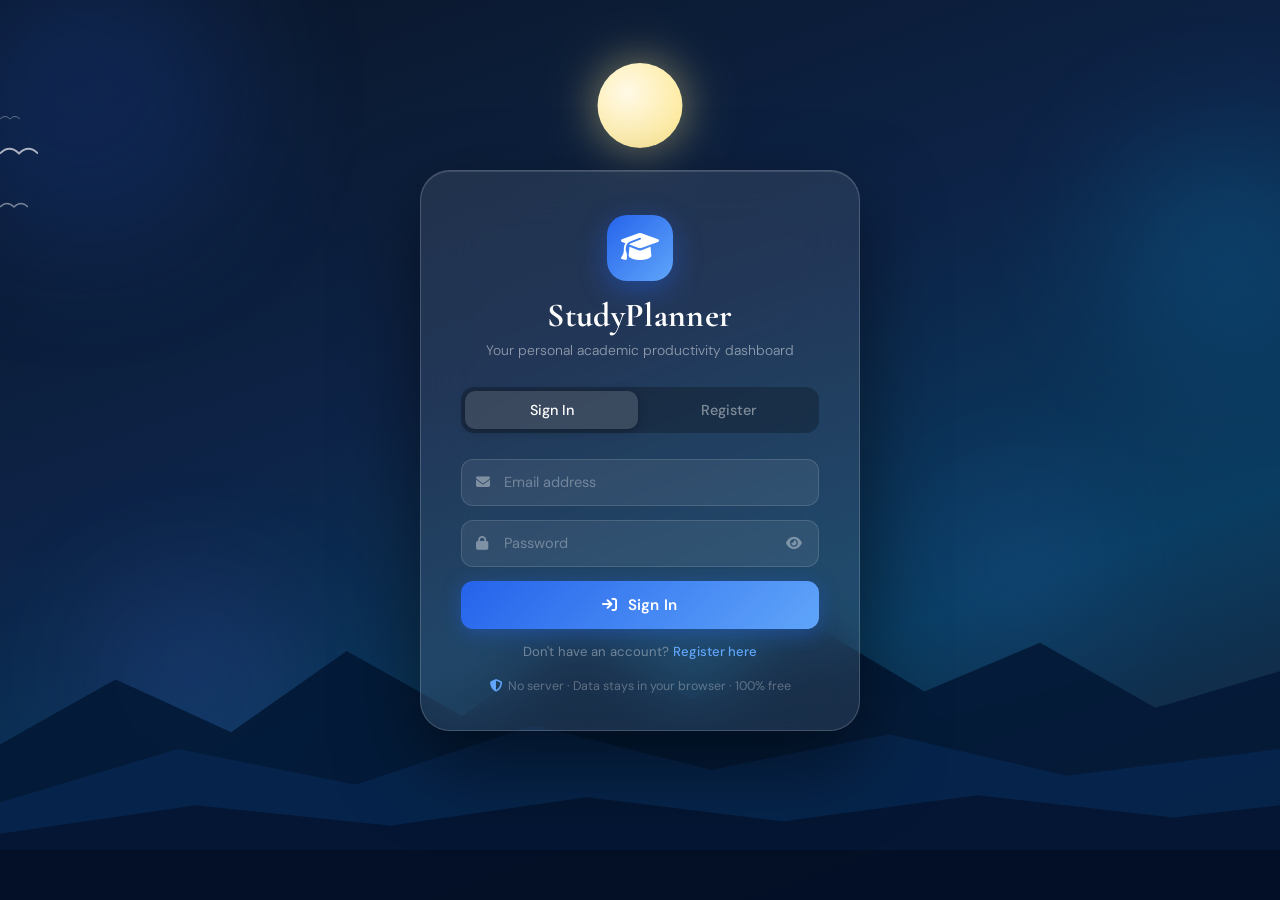
==== commit 0b4946ab: "Implement password visibility toggle feature Added eye toggle button for password visibility in logi" ====
--- a/index.html
+++ b/index.html
@@ -145,9 +145,10 @@
     .input-group .icon {
       position:absolute;left:15px;top:50%;transform:translateY(-50%);
       color:rgba(255,255,255,0.38);font-size:0.88rem;pointer-events:none;
+      z-index:2;
     }
     .input-group input {
-      width:100%;padding:13px 16px 13px 42px;
+      width:100%;padding:13px 44px 13px 42px;
       background:rgba(255,255,255,0.07);
       border:1px solid rgba(255,255,255,0.13);
       border-radius:12px;color:#fff;
@@ -160,6 +161,17 @@
       background:rgba(255,255,255,0.11);
       box-shadow:0 0 0 3px rgba(37,99,235,0.18);
     }
+
+    /* ── EYE TOGGLE ── */
+    .eye-toggle {
+      position:absolute;right:13px;top:50%;transform:translateY(-50%);
+      background:none;border:none;cursor:pointer;
+      color:rgba(255,255,255,0.38);font-size:0.88rem;
+      padding:4px;z-index:2;
+      transition:color 0.2s ease;
+      display:flex;align-items:center;justify-content:center;
+    }
+    .eye-toggle:hover { color:rgba(255,255,255,0.75); }
 
     .input-row{display:grid;grid-template-columns:1fr 1fr;gap:12px;}
 
@@ -248,6 +260,7 @@
       <button class="tab-btn" onclick="switchTab('register')">Register</button>
     </div>
 
+    <!-- LOGIN PANEL -->
     <div class="form-panel active" id="panel-login">
       <form onsubmit="handleLogin(event)">
         <div class="input-group">
@@ -257,6 +270,9 @@
         <div class="input-group">
           <span class="icon"><i class="fa-solid fa-lock"></i></span>
           <input type="password" id="li-pass" placeholder="Password" required />
+          <button type="button" class="eye-toggle" onclick="toggleEye('li-pass', this)" aria-label="Show password">
+            <i class="fa-solid fa-eye"></i>
+          </button>
         </div>
         <p class="err" id="loginErr">Incorrect email or password. Try again.</p>
         <button type="submit" class="submit-btn">
@@ -266,6 +282,7 @@
       <p class="switch-text">Don't have an account? <span onclick="switchTab('register')">Register here</span></p>
     </div>
 
+    <!-- REGISTER PANEL -->
     <div class="form-panel" id="panel-register">
       <form onsubmit="handleRegister(event)">
         <div class="input-row">
@@ -281,6 +298,9 @@
         <div class="input-group">
           <span class="icon"><i class="fa-solid fa-lock"></i></span>
           <input type="password" id="reg-pass" placeholder="Create password (min 6 chars)" required minlength="6"/>
+          <button type="button" class="eye-toggle" onclick="toggleEye('reg-pass', this)" aria-label="Show password">
+            <i class="fa-solid fa-eye"></i>
+          </button>
         </div>
         <div class="input-row">
           <div class="input-group">
@@ -308,6 +328,7 @@
 </div>
 
 <script>
+  // Stars
   const sc = document.getElementById('starsContainer');
   for (let i = 0; i < 130; i++) {
     const s = document.createElement('div');
@@ -317,6 +338,7 @@
     sc.appendChild(s);
   }
 
+  // Tab switching
   function switchTab(tab) {
     document.querySelectorAll('.tab-btn').forEach((b,i) => {
       b.classList.toggle('active',(tab==='login'&&i===0)||(tab==='register'&&i===1));
@@ -325,6 +347,21 @@
     document.getElementById('panel-'+tab).classList.add('active');
     document.getElementById('loginErr').style.display='none';
     document.getElementById('registerErr').style.display='none';
+  }
+
+  // ── PASSWORD EYE TOGGLE ──
+  function toggleEye(inputId, btn) {
+    const input = document.getElementById(inputId);
+    const icon  = btn.querySelector('i');
+    if (input.type === 'password') {
+      input.type = 'text';
+      icon.classList.replace('fa-eye', 'fa-eye-slash');
+      btn.setAttribute('aria-label', 'Hide password');
+    } else {
+      input.type = 'password';
+      icon.classList.replace('fa-eye-slash', 'fa-eye');
+      btn.setAttribute('aria-label', 'Show password');
+    }
   }
 
   function getUsers(){ return JSON.parse(localStorage.getItem('sp_users')||'[]'); }
